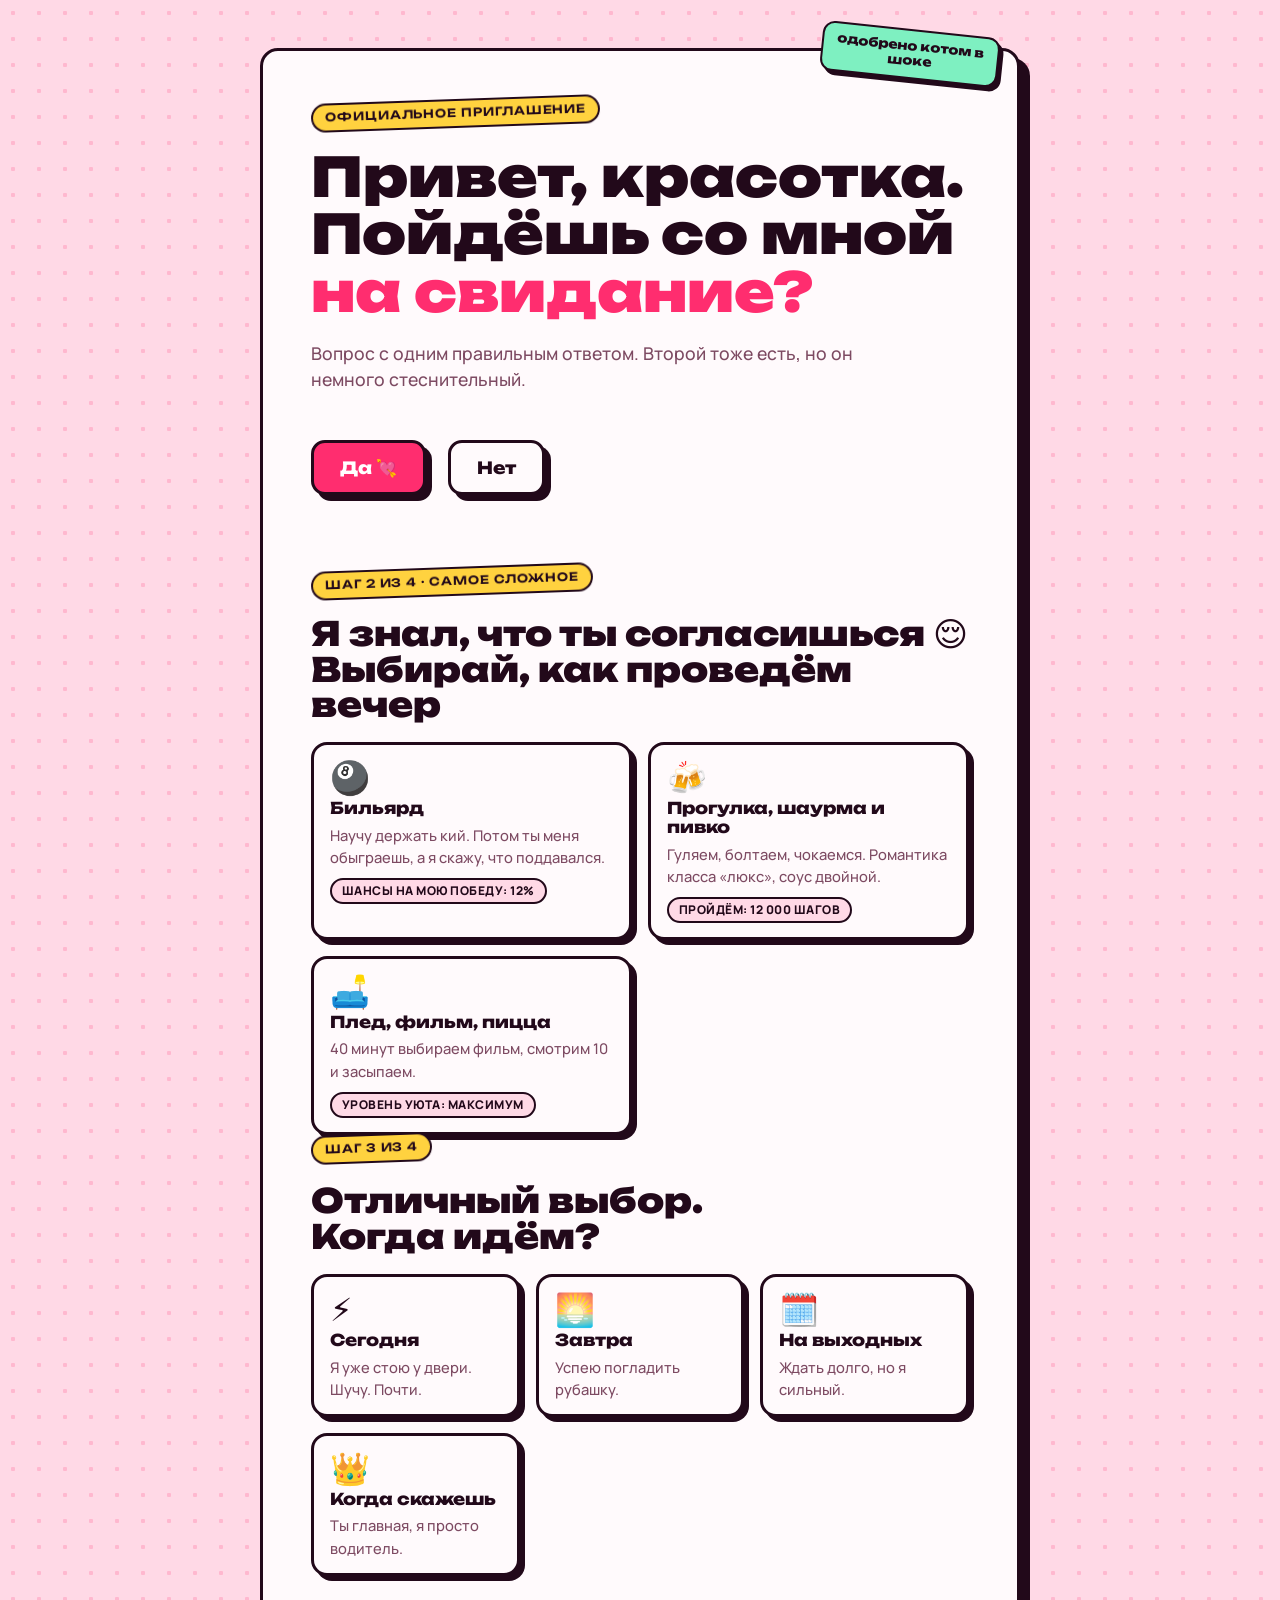
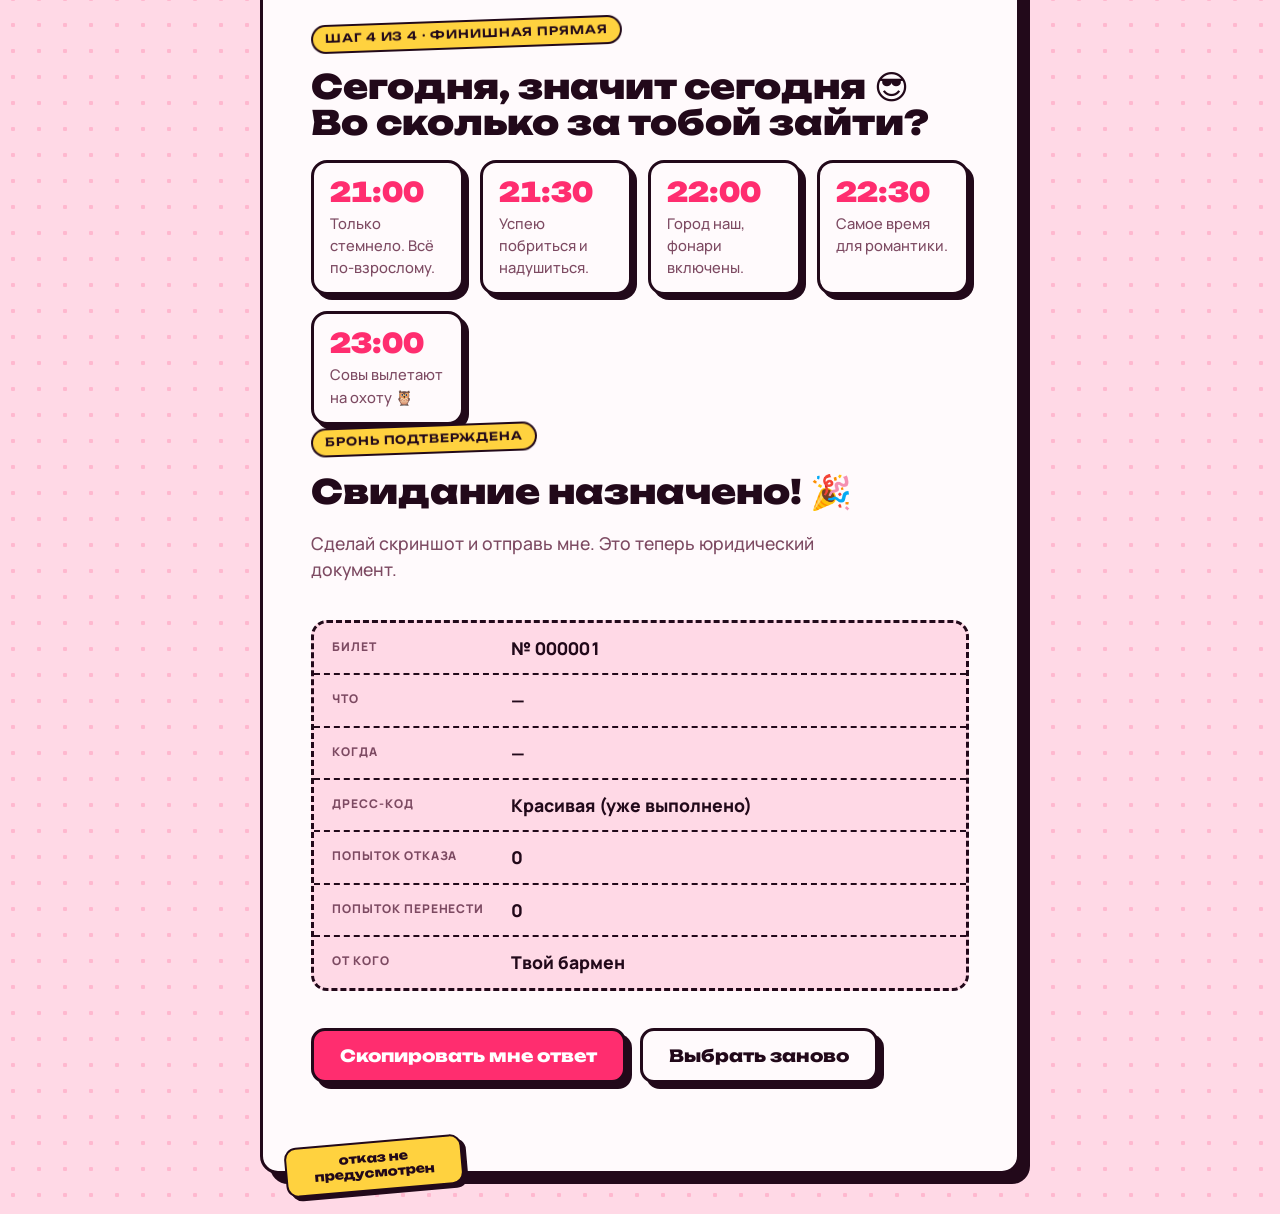
==== index.html @ 12db5516 "feat: date invitation page with runaway No button Co-Authored-By: Claude Opus 5.5 <noreply@anthropic" ====
<!doctype html>
<html lang="ru">
<head>
<meta charset="utf-8">
<meta name="viewport" content="width=device-width, initial-scale=1, viewport-fit=cover">
<title>Пойдёшь на свидание?</title>
<meta name="claude:viewport-fit-sides" content="cover">
<link rel="preconnect" href="https://fonts.googleapis.com">
<link rel="preconnect" href="https://fonts.gstatic.com" crossorigin>
<link rel="stylesheet" href="https://fonts.googleapis.com/css2?family=Unbounded:wght@600;800;900&family=Manrope:wght@500;700;800&display=swap">
<style>
/* Layout: one centered "sticker sheet" card per step, neo-brutalist outlines + offset shadows, meme stickers rotated around it */
:root {
  --bg: #ffd9e6;
  --dots: #ffb8cf;
  --paper: #fffafc;
  --ink: #22091a;
  --line: #22091a;
  --muted: #7d4a62;
  --accent: #ff2d6f;
  --on-accent: #ffffff;
  --sticker: #ffd23f;
  --mint: #7ef0c1;
  --font-display: "Unbounded", "Arial Black", system-ui, sans-serif;
  --font-body: "Manrope", "Segoe UI", system-ui, sans-serif;
  --text-hero: clamp(1.9rem, 1.2rem + 3.6vw, 3.4rem);
  --text-h2: clamp(1.35rem, 1rem + 1.8vw, 2.1rem);
  --text-base: clamp(1rem, 0.95rem + 0.25vw, 1.1rem);
  --radius: 18px;
  --shadow: 6px 6px 0 var(--line);
  --ease-pop: cubic-bezier(0.34, 1.56, 0.64, 1);
}
@media (prefers-color-scheme: dark) {
  :root:not([data-theme="light"]) {
    --bg: #1c0a14; --dots: #3a1528; --paper: #2b1020; --ink: #ffeaf2; --line: #ff9fbe;
    --muted: #d3a3b8; --accent: #ff5c90; --on-accent: #1c0a14; --sticker: #ffd23f; --mint: #5fd9a8;
    color-scheme: dark;
  }
}
:root[data-theme="dark"] {
  --bg: #1c0a14; --dots: #3a1528; --paper: #2b1020; --ink: #ffeaf2; --line: #ff9fbe;
  --muted: #d3a3b8; --accent: #ff5c90; --on-accent: #1c0a14; --sticker: #ffd23f; --mint: #5fd9a8;
  color-scheme: dark;
}

html, body { height: 100%; }
body {
  background-color: var(--bg);
  background-image: radial-gradient(var(--dots) 2px, transparent 2.5px);
  background-size: 26px 26px;
  color: var(--ink);
  font-family: var(--font-body);
  font-size: var(--text-base);
  line-height: 1.5;
  overflow-x: hidden;
}
.stage {
  min-height: 100%;
  display: grid;
  place-items: center;
  padding-block: 40px;
  padding-left: max(16px, env(safe-area-inset-left, 0px));
  padding-right: max(16px, env(safe-area-inset-right, 0px));
  box-sizing: border-box;
}
.sheet {
  position: relative;
  width: 100%;
  max-width: 760px;
  box-sizing: border-box;
  background: var(--paper);
  border: 3px solid var(--line);
  border-radius: var(--radius);
  box-shadow: 10px 10px 0 var(--line);
  padding: clamp(24px, 5vw, 48px);
}
.step { display: grid; gap: 20px; animation: pop-in 0.5s var(--ease-pop) both; }

.eyebrow {
  justify-self: start;
  font-family: var(--font-display);
  font-weight: 600;
  font-size: 0.72rem;
  letter-spacing: 0.08em;
  text-transform: uppercase;
  background: var(--sticker);
  color: #22091a;
  border: 2px solid var(--line);
  border-radius: 999px;
  padding: 4px 12px;
  transform: rotate(-2deg);
}
h1, h2 {
  font-family: var(--font-display);
  font-weight: 900;
  line-height: 1.05;
  margin: 0;
  text-wrap: balance;
}
h1 { font-size: var(--text-hero); }
h2 { font-size: var(--text-h2); }
h1 .hl { color: var(--accent); }
.lead { margin: 0; color: var(--muted); max-width: 52ch; font-weight: 500; }

/* Stickers */
.sticker {
  position: absolute;
  font-family: var(--font-display);
  font-weight: 800;
  font-size: 0.78rem;
  line-height: 1.2;
  border: 2.5px solid var(--line);
  border-radius: 12px;
  padding: 8px 12px;
  box-shadow: 4px 4px 0 var(--line);
  pointer-events: none;
  max-width: 150px;
  text-align: center;
}
.sticker--a { top: -22px; right: 18px; background: var(--mint); color: #22091a; transform: rotate(6deg); }
.sticker--b { bottom: -20px; left: 22px; background: var(--sticker); color: #22091a; transform: rotate(-5deg); }

/* Buttons */
.btn {
  font-family: var(--font-display);
  font-weight: 800;
  font-size: 1.05rem;
  border: 3px solid var(--line);
  border-radius: 14px;
  padding: 14px 26px;
  cursor: pointer;
  box-shadow: var(--shadow);
  transition: transform 0.15s ease, box-shadow 0.15s ease;
  -webkit-tap-highlight-color: transparent;
}
.btn:focus-visible, .option:focus-visible { outline: 3px dashed var(--accent); outline-offset: 4px; }
.btn--yes { background: var(--accent); color: var(--on-accent); }
.btn--yes:hover { transform: translate(-2px, -2px) scale(var(--grow, 1)); box-shadow: 8px 8px 0 var(--line); }
.btn--yes:active { transform: translate(4px, 4px) scale(var(--grow, 1)); box-shadow: 2px 2px 0 var(--line); }
.btn--ghost { background: var(--paper); color: var(--ink); }
.btn--ghost:hover { transform: translate(-2px, -2px); box-shadow: 8px 8px 0 var(--line); }

.ask-row { display: flex; flex-wrap: wrap; align-items: center; gap: 22px; padding-block: 10px; min-height: 90px; }
#yesBtn { transform: scale(var(--grow, 1)); transform-origin: left center; transition: transform 0.35s var(--ease-pop), box-shadow 0.15s ease; }
#noBtn { background: var(--paper); color: var(--ink); white-space: nowrap; z-index: 50; touch-action: none; }
#noBtn.is-running {
  position: fixed;
  left: 0; top: 0;
  transition: transform 0.28s var(--ease-pop);
}
.no-slot { display: inline-block; }
.taunt {
  min-height: 1.6em;
  margin: 0;
  font-family: var(--font-display);
  font-weight: 600;
  font-size: 0.95rem;
  color: var(--accent);
}
.hint { margin: 0; font-size: 0.9rem; color: var(--muted); }

/* Options grid */
.options { display: grid; grid-template-columns: repeat(auto-fit, minmax(210px, 1fr)); gap: 16px; }
.option {
  position: relative;
  display: grid;
  gap: 6px;
  align-content: start;
  text-align: left;
  font: inherit;
  color: var(--ink);
  background: var(--paper);
  border: 3px solid var(--line);
  border-radius: 16px;
  padding: 16px 16px 14px;
  cursor: pointer;
  box-shadow: 5px 5px 0 var(--line);
  transition: transform 0.18s var(--ease-pop), box-shadow 0.18s ease, background-color 0.18s ease;
  min-width: 0;
}
.option:nth-child(odd):hover { transform: translate(-3px, -3px) rotate(-1.2deg); }
.option:nth-child(even):hover { transform: translate(-3px, -3px) rotate(1.2deg); }
.option:hover { box-shadow: 9px 9px 0 var(--line); }
.option:active { transform: translate(3px, 3px); box-shadow: 2px 2px 0 var(--line); }
.option .emoji { font-size: 2rem; line-height: 1; }
.option .name { font-family: var(--font-display); font-weight: 800; font-size: 1.02rem; line-height: 1.15; }
.option .joke { font-size: 0.92rem; color: var(--muted); font-weight: 500; }
.option .meter {
  justify-self: start;
  margin-top: 4px;
  font-size: 0.75rem;
  font-weight: 800;
  letter-spacing: 0.04em;
  text-transform: uppercase;
  background: var(--bg);
  border: 2px solid var(--line);
  border-radius: 999px;
  padding: 2px 10px;
}
.options--compact { grid-template-columns: repeat(auto-fit, minmax(160px, 1fr)); }
.options--time { grid-template-columns: repeat(auto-fit, minmax(130px, 1fr)); }
.option .clock { font-family: var(--font-display); font-weight: 900; font-size: 1.7rem; line-height: 1; font-variant-numeric: tabular-nums; color: var(--accent); }
.option.is-rejected { opacity: 0.55; }
.option.is-rejected .name { text-decoration: line-through 3px var(--accent); }

/* Ticket */
.ticket {
  display: grid;
  gap: 0;
  border: 3px dashed var(--line);
  border-radius: 16px;
  background: var(--bg);
  overflow: hidden;
}
.ticket-row { display: grid; grid-template-columns: 9.5em 1fr; gap: 12px; padding: 12px 18px; border-bottom: 2px dashed var(--line); }
.ticket-row:last-child { border-bottom: 0; }
.ticket-row dt { font-size: 0.75rem; text-transform: uppercase; letter-spacing: 0.08em; font-weight: 800; color: var(--muted); padding-top: 3px; }
.ticket-row dd { margin: 0; font-weight: 800; min-width: 0; }
.ticket-no { font-variant-numeric: tabular-nums; }
.actions { display: flex; flex-wrap: wrap; gap: 14px; }
.copied { margin: 0; font-size: 0.9rem; color: var(--muted); min-height: 1.4em; }

#confetti { position: fixed; inset: 0; pointer-events: none; z-index: 100; }

@keyframes pop-in { from { opacity: 0; transform: translateY(18px) scale(0.97); } to { opacity: 1; transform: none; } }
@keyframes wobble { 0%,100% { transform: rotate(0); } 25% { transform: rotate(-4deg); } 75% { transform: rotate(4deg); } }
.wobble { animation: wobble 0.4s ease; }

@media (max-width: 520px) {
  .ticket-row { grid-template-columns: 1fr; gap: 2px; }
  .sticker { font-size: 0.68rem; max-width: 120px; }
}
@media (prefers-reduced-motion: reduce) {
  *, *::before, *::after { animation-duration: 0.01ms !important; transition-duration: 0.01ms !important; }
}
</style>
</head>
<body>

<main class="stage">
  <div class="sheet">
    <span class="sticker sticker--a" aria-hidden="true">одобрено котом в шоке</span>
    <span class="sticker sticker--b" aria-hidden="true">отказ не предусмотрен</span>

    <!-- Шаг 1: приглашение -->
    <section class="step" id="stepAsk" aria-labelledby="askTitle">
      <span class="eyebrow">Официальное приглашение</span>
      <h1 id="askTitle"><span id="greeting">Привет, красотка.</span><br>Пойдёшь со мной <span class="hl">на свидание?</span></h1>
      <p class="lead">Вопрос с одним правильным ответом. Второй тоже есть, но он немного стеснительный.</p>
      <div class="ask-row">
        <button class="btn btn--yes" id="yesBtn" type="button">Да 💘</button>
        <span class="no-slot" id="noSlot">
          <button class="btn" id="noBtn" type="button">Нет</button>
        </span>
      </div>
      <p class="taunt" id="taunt" aria-live="polite"></p>
      <p class="hint" id="hint" hidden>Подсказка: правильная кнопка розовая и становится всё больше 👈</p>
    </section>

    <!-- Шаг 2: вариант свидания -->
    <section class="step" id="stepPlan" aria-labelledby="planTitle" hidden>
      <span class="eyebrow">Шаг 2 из 4 · самое сложное</span>
      <h2 id="planTitle">Я знал, что ты согласишься 😌<br>Выбирай, как проведём вечер</h2>
      <div class="options" id="planOptions">
        <button class="option" type="button" data-value="Бильярд" data-emoji="🎱">
          <span class="emoji" aria-hidden="true">🎱</span>
          <span class="name">Бильярд</span>
          <span class="joke">Научу держать кий. Потом ты меня обыграешь, а я скажу, что поддавался.</span>
          <span class="meter">Шансы на мою победу: 12%</span>
        </button>
        <button class="option" type="button" data-value="Прогулка, шаурма и пивко" data-emoji="🍻">
          <span class="emoji" aria-hidden="true">🍻</span>
          <span class="name">Прогулка, шаурма и пивко</span>
          <span class="joke">Гуляем, болтаем, чокаемся. Романтика класса «люкс», соус двойной.</span>
          <span class="meter">Пройдём: 12 000 шагов</span>
        </button>
        <button class="option" type="button" data-value="Дома: плед, фильм и пицца" data-emoji="🛋️">
          <span class="emoji" aria-hidden="true">🛋️</span>
          <span class="name">Плед, фильм, пицца</span>
          <span class="joke">40 минут выбираем фильм, смотрим 10 и засыпаем.</span>
          <span class="meter">Уровень уюта: максимум</span>
        </button>
      </div>
    </section>

    <!-- Шаг 3: когда -->
    <section class="step" id="stepWhen" aria-labelledby="whenTitle" hidden>
      <span class="eyebrow">Шаг 3 из 4</span>
      <h2 id="whenTitle"><span id="planEcho">Отличный выбор.</span><br>Когда идём?</h2>
      <div class="options options--compact" id="whenOptions">
        <button class="option" type="button" data-value="Сегодня">
          <span class="emoji" aria-hidden="true">⚡</span>
          <span class="name">Сегодня</span>
          <span class="joke">Я уже стою у двери. Шучу. Почти.</span>
        </button>
        <button class="option" type="button" data-value="Завтра">
          <span class="emoji" aria-hidden="true">🌅</span>
          <span class="name">Завтра</span>
          <span class="joke">Успею погладить рубашку.</span>
        </button>
        <button class="option" type="button" data-value="На выходных">
          <span class="emoji" aria-hidden="true">🗓️</span>
          <span class="name">На выходных</span>
          <span class="joke">Ждать долго, но я сильный.</span>
        </button>
        <button class="option" type="button" data-value="Когда скажешь">
          <span class="emoji" aria-hidden="true">👑</span>
          <span class="name">Когда скажешь</span>
          <span class="joke">Ты главная, я просто водитель.</span>
        </button>
      </div>
      <p class="taunt" id="whenTaunt" aria-live="polite"></p>
    </section>

    <!-- Шаг 4: во сколько -->
    <section class="step" id="stepTime" aria-labelledby="timeTitle" hidden>
      <span class="eyebrow">Шаг 4 из 4 · финишная прямая</span>
      <h2 id="timeTitle">Сегодня, значит сегодня 😎<br>Во сколько за тобой зайти?</h2>
      <div class="options options--time" id="timeOptions">
        <button class="option" type="button" data-value="21:00">
          <span class="clock">21:00</span>
          <span class="joke">Только стемнело. Всё по-взрослому.</span>
        </button>
        <button class="option" type="button" data-value="21:30">
          <span class="clock">21:30</span>
          <span class="joke">Успею побриться и надушиться.</span>
        </button>
        <button class="option" type="button" data-value="22:00">
          <span class="clock">22:00</span>
          <span class="joke">Город наш, фонари включены.</span>
        </button>
        <button class="option" type="button" data-value="22:30">
          <span class="clock">22:30</span>
          <span class="joke">Самое время для романтики.</span>
        </button>
        <button class="option" type="button" data-value="23:00">
          <span class="clock">23:00</span>
          <span class="joke">Совы вылетают на охоту 🦉</span>
        </button>
      </div>
    </section>

    <!-- Финал -->
    <section class="step" id="stepDone" aria-labelledby="doneTitle" hidden>
      <span class="eyebrow">Бронь подтверждена</span>
      <h2 id="doneTitle">Свидание назначено! 🎉</h2>
      <p class="lead">Сделай скриншот и отправь мне. Это теперь юридический документ.</p>
      <dl class="ticket">
        <div class="ticket-row"><dt>Билет</dt><dd class="ticket-no" id="tNo">№ 000001</dd></div>
        <div class="ticket-row"><dt>Что</dt><dd id="tWhat">—</dd></div>
        <div class="ticket-row"><dt>Когда</dt><dd id="tWhen">—</dd></div>
        <div class="ticket-row"><dt>Дресс-код</dt><dd>Красивая (уже выполнено)</dd></div>
        <div class="ticket-row"><dt>Попыток отказа</dt><dd id="tTries">0</dd></div>
        <div class="ticket-row"><dt>Попыток перенести</dt><dd id="tDodges">0</dd></div>
        <div class="ticket-row"><dt>От кого</dt><dd id="tFrom">Твой бармен</dd></div>
      </dl>
      <div class="actions">
        <button class="btn btn--yes" id="copyBtn" type="button">Скопировать мне ответ</button>
        <button class="btn btn--ghost" id="againBtn" type="button">Выбрать заново</button>
      </div>
      <p class="copied" id="copied" aria-live="polite"></p>
    </section>
  </div>
</main>
<canvas id="confetti" aria-hidden="true"></canvas>

<script>
(() => {
  // ===== Настройки: поменяй под себя =====
  const CONFIG = Object.freeze({
    herName: "",            // например "Аня" → «Привет, Аня.»
    signature: "Твой бармен" // подпись в билете
  });

  const NO_TAUNTS = Object.freeze([
    ["Не-а", "Кнопка «Нет» временно недоступна 🙅"],
    ["Точно?", "Ошибка 404: отказ не найден"],
    ["Подумай", "Мама сказала, так нельзя"],
    ["Не поймаешь", "Эта кнопка только для премиум-подписчиков"],
    ["Ой", "Кот в шоке. Я тоже."],
    ["Я обижусь 🥺", "Ты правда пытаешься нажать «нет»?"],
    ["Уже бегу", "Кнопка ушла за хлебом и не вернулась"],
    ["Нет-нет", "Сопротивление бесполезно"],
    ["Ну пожалуйста", "У тебя ещё есть шанс нажать «Да»"],
    ["🤡", "Окей, кнопка победила. Жми «Да»"]
  ]);
  const MAX_GROW = 1.9;
  const GROW_STEP = 0.1;
  const HINT_AFTER = 4;
  const FLEE_MARGIN = 16;
  const MIN_JUMP = 140;

  const $ = (id) => document.getElementById(id);
  const steps = ["stepAsk", "stepPlan", "stepWhen", "stepTime", "stepDone"].map($);
  const noBtn = $("noBtn");
  const yesBtn = $("yesBtn");

  let state = Object.freeze({ tries: 0, dodges: 0, plan: null, planEmoji: "", when: null });
  const setState = (patch) => { state = Object.freeze({ ...state, ...patch }); };

  if (CONFIG.herName.trim()) $("greeting").textContent = `Привет, ${CONFIG.herName.trim()}.`;
  $("tFrom").textContent = CONFIG.signature;

  const showStep = (id) => {
    steps.forEach((s) => { s.hidden = s.id !== id; });
    window.scrollTo({ top: 0, behavior: "smooth" });
  };

  // ===== Убегающая кнопка «Нет» =====
  const pos = { x: 0, y: 0 };

  const startRunning = () => {
    if (noBtn.classList.contains("is-running")) return;
    const r = noBtn.getBoundingClientRect();
    $("noSlot").style.width = `${r.width}px`;
    $("noSlot").style.height = `${r.height}px`;
    pos.x = r.left; pos.y = r.top;
    noBtn.style.transform = `translate(${pos.x}px, ${pos.y}px)`;
    noBtn.classList.add("is-running");
    noBtn.getBoundingClientRect(); // фиксируем стартовую позицию до анимации
  };

  const randomTarget = (w, h) => {
    const maxX = Math.max(FLEE_MARGIN, window.innerWidth - w - FLEE_MARGIN);
    const maxY = Math.max(FLEE_MARGIN, window.innerHeight - h - FLEE_MARGIN);
    for (let i = 0; i < 12; i++) {
      const x = FLEE_MARGIN + Math.random() * (maxX - FLEE_MARGIN);
      const y = FLEE_MARGIN + Math.random() * (maxY - FLEE_MARGIN);
      if (Math.hypot(x - pos.x, y - pos.y) >= MIN_JUMP) return { x, y };
    }
    return { x: maxX - pos.x < pos.x ? FLEE_MARGIN : maxX, y: maxY - pos.y < pos.y ? FLEE_MARGIN : maxY };
  };

  const growYes = (tries) => {
    const grow = Math.min(MAX_GROW, 1 + tries * GROW_STEP);
    yesBtn.style.setProperty("--grow", grow.toFixed(2));
  };

  const flee = (e) => {
    if (e) { e.preventDefault(); e.stopPropagation(); }
    startRunning();
    const r = noBtn.getBoundingClientRect();
    const target = randomTarget(r.width, r.height);
    pos.x = target.x; pos.y = target.y;
    noBtn.style.transform = `translate(${pos.x}px, ${pos.y}px)`;

    const tries = state.tries + 1;
    setState({ tries });
    const [label, taunt] = NO_TAUNTS[Math.min(tries - 1, NO_TAUNTS.length - 1)];
    noBtn.textContent = label;
    $("taunt").textContent = taunt;
    $("hint").hidden = tries < HINT_AFTER;
    growYes(tries);
  };

  noBtn.addEventListener("pointerenter", (e) => { if (e.pointerType === "mouse") flee(e); });
  noBtn.addEventListener("pointerdown", flee);
  noBtn.addEventListener("touchstart", flee, { passive: false });
  noBtn.addEventListener("click", flee);
  noBtn.addEventListener("keydown", (e) => { if (e.key === "Enter" || e.key === " ") flee(e); });

  window.addEventListener("resize", () => {
    if (!noBtn.classList.contains("is-running")) return;
    const r = noBtn.getBoundingClientRect();
    pos.x = Math.min(pos.x, Math.max(FLEE_MARGIN, window.innerWidth - r.width - FLEE_MARGIN));
    pos.y = Math.min(pos.y, Math.max(FLEE_MARGIN, window.innerHeight - r.height - FLEE_MARGIN));
    noBtn.style.transform = `translate(${pos.x}px, ${pos.y}px)`;
  });

  const hideNo = () => { noBtn.hidden = true; };

  yesBtn.addEventListener("click", () => {
    hideNo();
    burst(50);
    showStep("stepPlan");
  });

  // ===== Выбор вариантов =====
  const PLAN_ECHO = Object.freeze({
    "Бильярд": "Бильярд! Иду мелить кий и тренировать лицо проигравшего.",
    "Прогулка, шаурма и пивко": "Прогулка с пивком! Охлаждаю бокалы. Ну, банки.",
    "Дома: плед, фильм и пицца": "Плед уже греется. Пицца в пути. Почти."
  });

  const TODAY = "Сегодня";
  const DODGE_TAUNTS = Object.freeze([
    "Ты не прикалывайся, мы же сегодня договорились 😤",
    "Ещё раз: СЕГОДНЯ. Мы договорились 🤝",
    "Не-не-не, перенос не принимается",
    "Кнопка «Сегодня» вон там, первая 👆"
  ]);

  const restartWobble = (el) => {
    el.classList.remove("wobble");
    void el.offsetWidth; // перезапуск анимации
    el.classList.add("wobble");
  };

  const rejectDay = (opt) => {
    const dodges = state.dodges + 1;
    setState({ dodges });
    opt.classList.add("is-rejected");
    restartWobble(opt);
    $("whenTaunt").textContent = DODGE_TAUNTS[Math.min(dodges - 1, DODGE_TAUNTS.length - 1)];
  };

  const resetDays = () => {
    document.querySelectorAll("#whenOptions .option").forEach((o) => o.classList.remove("is-rejected", "wobble"));
    $("whenTaunt").textContent = "";
  };

  $("planOptions").addEventListener("click", (e) => {
    const opt = e.target.closest(".option");
    if (!opt) return;
    setState({ plan: opt.dataset.value, planEmoji: opt.dataset.emoji || "" });
    $("planEcho").textContent = PLAN_ECHO[state.plan] || "Отличный выбор.";
    showStep("stepWhen");
  });

  $("whenOptions").addEventListener("click", (e) => {
    const opt = e.target.closest(".option");
    if (!opt) return;
    if (opt.dataset.value !== TODAY) { rejectDay(opt); return; }
    showStep("stepTime");
  });

  $("timeOptions").addEventListener("click", (e) => {
    const opt = e.target.closest(".option");
    if (!opt) return;
    setState({ when: `${TODAY} в ${opt.dataset.value}` });
    fillTicket();
    showStep("stepDone");
    burst(130);
  });

  const fillTicket = () => {
    const no = String(Math.floor(100000 + Math.random() * 899999));
    $("tNo").textContent = `№ ${no}`;
    $("tWhat").textContent = `${state.planEmoji} ${state.plan}`.trim();
    $("tWhen").textContent = state.when;
    $("tTries").textContent = state.tries === 0
      ? "0 — сразу согласилась, умница"
      : `${state.tries} (все безуспешные)`;
    $("tDodges").textContent = state.dodges === 0
      ? "0 — сегодня, без вариантов"
      : `${state.dodges} (не прокатило)`;
  };

  const answerText = () =>
    `Я согласна на свидание! 💘\nЧто: ${state.plan}\nКогда: ${state.when}\nПопыток нажать «Нет»: ${state.tries}\nПопыток перенести: ${state.dodges}`;

  $("copyBtn").addEventListener("click", () => {
    const done = (msg) => { $("copied").textContent = msg; };
    if (!navigator.clipboard) { done(answerText()); return; }
    navigator.clipboard.writeText(answerText())
      .then(() => done("Скопировано! Вставь мне в чат 😘"))
      .catch(() => done(answerText()));
  });

  $("againBtn").addEventListener("click", () => {
    setState({ plan: null, planEmoji: "", when: null });
    resetDays();
    $("copied").textContent = "";
    showStep("stepPlan");
  });

  // ===== Конфетти из сердечек =====
  const canvas = $("confetti");
  const ctx = canvas.getContext("2d");
  const reduceMotion = window.matchMedia("(prefers-reduced-motion: reduce)").matches;
  const GLYPHS = ["💖", "💘", "✨", "🌸", "💕", "🎉"];
  const SPRITE_PX = 64;
  const MAX_DPR = 2;
  const FRAME_MS = 1000 / 60;
  const GRAVITY = 0.32;
  const FADE = 0.007;
  let sprites = null;
  let particles = [];
  let rafId = 0;
  let lastTs = 0;
  let dpr = 1;

  // Эмодзи рисуются в текстуры один раз — fillText с эмодзи каждый кадр и тормозил
  const buildSprites = () => GLYPHS.map((glyph) => {
    const c = document.createElement("canvas");
    c.width = c.height = SPRITE_PX;
    const g = c.getContext("2d");
    g.font = `${SPRITE_PX * 0.8}px "Apple Color Emoji", "Segoe UI Emoji", "Noto Color Emoji", sans-serif`;
    g.textAlign = "center";
    g.textBaseline = "middle";
    g.fillText(glyph, SPRITE_PX / 2, SPRITE_PX / 2 + SPRITE_PX * 0.05);
    return c;
  });

  const resize = () => {
    dpr = Math.min(MAX_DPR, window.devicePixelRatio || 1);
    canvas.width = Math.round(window.innerWidth * dpr);
    canvas.height = Math.round(window.innerHeight * dpr);
  };
  resize();
  window.addEventListener("resize", resize);

  const makeParticle = () => ({
    x: window.innerWidth / 2 + (Math.random() - 0.5) * 120,
    y: window.innerHeight * 0.55,
    vx: (Math.random() - 0.5) * 14,
    vy: -8 - Math.random() * 10,
    size: 18 + Math.random() * 18,
    rot: Math.random() * Math.PI,
    vr: (Math.random() - 0.5) * 0.2,
    sprite: sprites[Math.floor(Math.random() * sprites.length)],
    life: 1
  });

  // Горячий цикл: частицы обновляются на месте, чтобы не плодить мусор для GC каждый кадр
  const advance = (p, k) => {
    p.vy += GRAVITY * k;
    p.vx *= Math.pow(0.99, k);
    p.x += p.vx * k;
    p.y += p.vy * k;
    p.rot += p.vr * k;
    p.life -= FADE * k;
    return p.life > 0 && p.y < window.innerHeight + 60;
  };

  const draw = (p) => {
    const cos = Math.cos(p.rot) * dpr;
    const sin = Math.sin(p.rot) * dpr;
    ctx.setTransform(cos, sin, -sin, cos, p.x * dpr, p.y * dpr);
    ctx.globalAlpha = Math.min(1, p.life * 1.5);
    ctx.drawImage(p.sprite, -p.size / 2, -p.size / 2, p.size, p.size);
  };

  const step = (ts) => {
    const k = lastTs ? Math.min(3, (ts - lastTs) / FRAME_MS) : 1;
    lastTs = ts;
    ctx.setTransform(1, 0, 0, 1, 0, 0);
    ctx.globalAlpha = 1;
    ctx.clearRect(0, 0, canvas.width, canvas.height);
    particles = particles.filter((p) => advance(p, k));
    particles.forEach(draw);
    rafId = particles.length ? requestAnimationFrame(step) : 0;
    if (!rafId) lastTs = 0;
  };

  function burst(count) {
    if (reduceMotion) return;
    if (!sprites) sprites = buildSprites();
    particles = particles.concat(Array.from({ length: count }, makeParticle));
    if (!rafId) rafId = requestAnimationFrame(step);
  }
})();
</script>
</body>
</html>
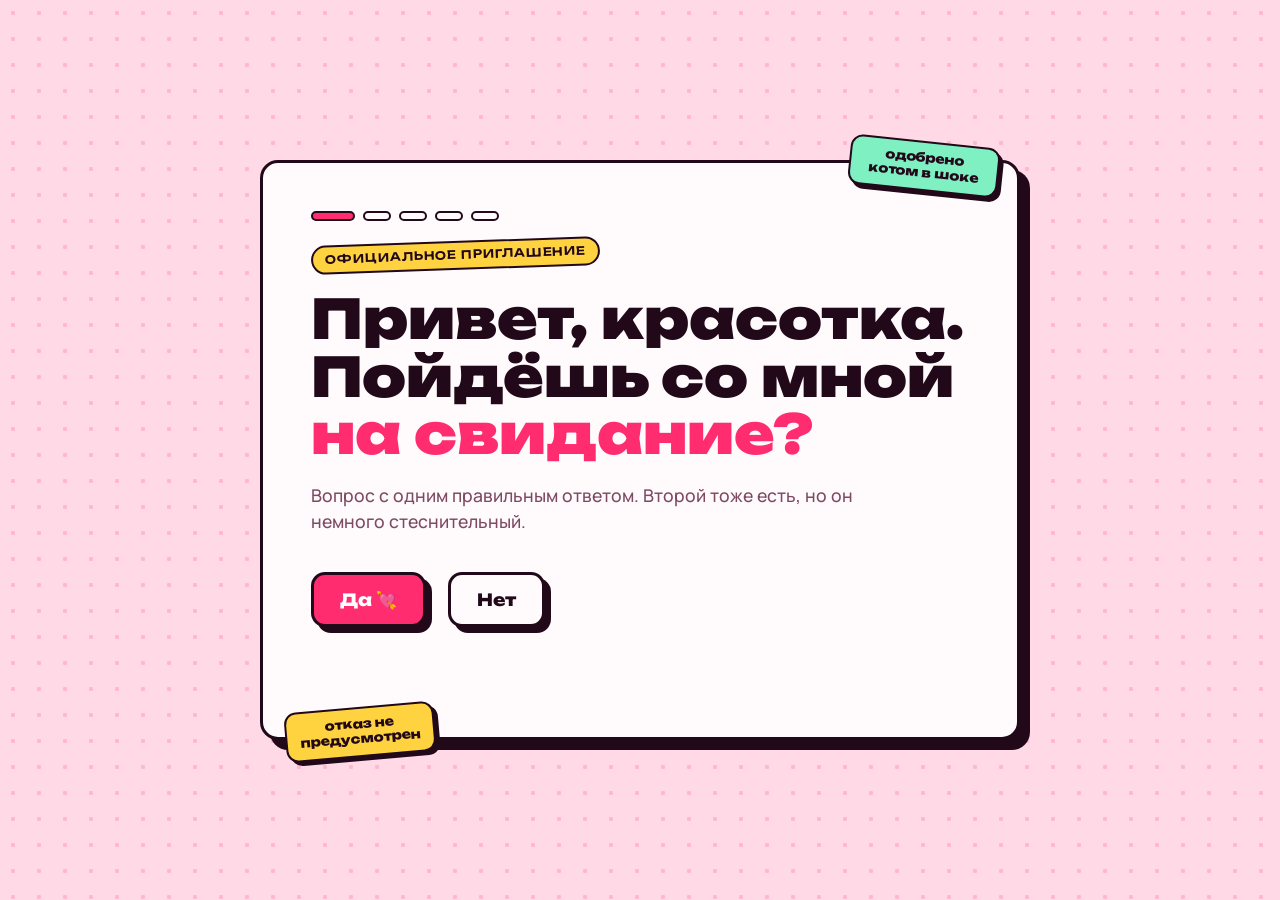
==== commit 23f45b58: "feat: split invitation into separate pages with transitions Each step is its own page (index, plan, " ====
--- a/index.html
+++ b/index.html
@@ -4,246 +4,22 @@
 <meta charset="utf-8">
 <meta name="viewport" content="width=device-width, initial-scale=1, viewport-fit=cover">
 <title>Пойдёшь на свидание?</title>
-<meta name="claude:viewport-fit-sides" content="cover">
 <link rel="preconnect" href="https://fonts.googleapis.com">
 <link rel="preconnect" href="https://fonts.gstatic.com" crossorigin>
 <link rel="stylesheet" href="https://fonts.googleapis.com/css2?family=Unbounded:wght@600;800;900&family=Manrope:wght@500;700;800&display=swap">
-<style>
-/* Layout: one centered "sticker sheet" card per step, neo-brutalist outlines + offset shadows, meme stickers rotated around it */
-:root {
-  --bg: #ffd9e6;
-  --dots: #ffb8cf;
-  --paper: #fffafc;
-  --ink: #22091a;
-  --line: #22091a;
-  --muted: #7d4a62;
-  --accent: #ff2d6f;
-  --on-accent: #ffffff;
-  --sticker: #ffd23f;
-  --mint: #7ef0c1;
-  --font-display: "Unbounded", "Arial Black", system-ui, sans-serif;
-  --font-body: "Manrope", "Segoe UI", system-ui, sans-serif;
-  --text-hero: clamp(1.9rem, 1.2rem + 3.6vw, 3.4rem);
-  --text-h2: clamp(1.35rem, 1rem + 1.8vw, 2.1rem);
-  --text-base: clamp(1rem, 0.95rem + 0.25vw, 1.1rem);
-  --radius: 18px;
-  --shadow: 6px 6px 0 var(--line);
-  --ease-pop: cubic-bezier(0.34, 1.56, 0.64, 1);
-}
-@media (prefers-color-scheme: dark) {
-  :root:not([data-theme="light"]) {
-    --bg: #1c0a14; --dots: #3a1528; --paper: #2b1020; --ink: #ffeaf2; --line: #ff9fbe;
-    --muted: #d3a3b8; --accent: #ff5c90; --on-accent: #1c0a14; --sticker: #ffd23f; --mint: #5fd9a8;
-    color-scheme: dark;
-  }
-}
-:root[data-theme="dark"] {
-  --bg: #1c0a14; --dots: #3a1528; --paper: #2b1020; --ink: #ffeaf2; --line: #ff9fbe;
-  --muted: #d3a3b8; --accent: #ff5c90; --on-accent: #1c0a14; --sticker: #ffd23f; --mint: #5fd9a8;
-  color-scheme: dark;
-}
-
-html, body { height: 100%; }
-body {
-  background-color: var(--bg);
-  background-image: radial-gradient(var(--dots) 2px, transparent 2.5px);
-  background-size: 26px 26px;
-  color: var(--ink);
-  font-family: var(--font-body);
-  font-size: var(--text-base);
-  line-height: 1.5;
-  overflow-x: hidden;
-}
-.stage {
-  min-height: 100%;
-  display: grid;
-  place-items: center;
-  padding-block: 40px;
-  padding-left: max(16px, env(safe-area-inset-left, 0px));
-  padding-right: max(16px, env(safe-area-inset-right, 0px));
-  box-sizing: border-box;
-}
-.sheet {
-  position: relative;
-  width: 100%;
-  max-width: 760px;
-  box-sizing: border-box;
-  background: var(--paper);
-  border: 3px solid var(--line);
-  border-radius: var(--radius);
-  box-shadow: 10px 10px 0 var(--line);
-  padding: clamp(24px, 5vw, 48px);
-}
-.step { display: grid; gap: 20px; animation: pop-in 0.5s var(--ease-pop) both; }
-
-.eyebrow {
-  justify-self: start;
-  font-family: var(--font-display);
-  font-weight: 600;
-  font-size: 0.72rem;
-  letter-spacing: 0.08em;
-  text-transform: uppercase;
-  background: var(--sticker);
-  color: #22091a;
-  border: 2px solid var(--line);
-  border-radius: 999px;
-  padding: 4px 12px;
-  transform: rotate(-2deg);
-}
-h1, h2 {
-  font-family: var(--font-display);
-  font-weight: 900;
-  line-height: 1.05;
-  margin: 0;
-  text-wrap: balance;
-}
-h1 { font-size: var(--text-hero); }
-h2 { font-size: var(--text-h2); }
-h1 .hl { color: var(--accent); }
-.lead { margin: 0; color: var(--muted); max-width: 52ch; font-weight: 500; }
-
-/* Stickers */
-.sticker {
-  position: absolute;
-  font-family: var(--font-display);
-  font-weight: 800;
-  font-size: 0.78rem;
-  line-height: 1.2;
-  border: 2.5px solid var(--line);
-  border-radius: 12px;
-  padding: 8px 12px;
-  box-shadow: 4px 4px 0 var(--line);
-  pointer-events: none;
-  max-width: 150px;
-  text-align: center;
-}
-.sticker--a { top: -22px; right: 18px; background: var(--mint); color: #22091a; transform: rotate(6deg); }
-.sticker--b { bottom: -20px; left: 22px; background: var(--sticker); color: #22091a; transform: rotate(-5deg); }
-
-/* Buttons */
-.btn {
-  font-family: var(--font-display);
-  font-weight: 800;
-  font-size: 1.05rem;
-  border: 3px solid var(--line);
-  border-radius: 14px;
-  padding: 14px 26px;
-  cursor: pointer;
-  box-shadow: var(--shadow);
-  transition: transform 0.15s ease, box-shadow 0.15s ease;
-  -webkit-tap-highlight-color: transparent;
-}
-.btn:focus-visible, .option:focus-visible { outline: 3px dashed var(--accent); outline-offset: 4px; }
-.btn--yes { background: var(--accent); color: var(--on-accent); }
-.btn--yes:hover { transform: translate(-2px, -2px) scale(var(--grow, 1)); box-shadow: 8px 8px 0 var(--line); }
-.btn--yes:active { transform: translate(4px, 4px) scale(var(--grow, 1)); box-shadow: 2px 2px 0 var(--line); }
-.btn--ghost { background: var(--paper); color: var(--ink); }
-.btn--ghost:hover { transform: translate(-2px, -2px); box-shadow: 8px 8px 0 var(--line); }
-
-.ask-row { display: flex; flex-wrap: wrap; align-items: center; gap: 22px; padding-block: 10px; min-height: 90px; }
-#yesBtn { transform: scale(var(--grow, 1)); transform-origin: left center; transition: transform 0.35s var(--ease-pop), box-shadow 0.15s ease; }
-#noBtn { background: var(--paper); color: var(--ink); white-space: nowrap; z-index: 50; touch-action: none; }
-#noBtn.is-running {
-  position: fixed;
-  left: 0; top: 0;
-  transition: transform 0.28s var(--ease-pop);
-}
-.no-slot { display: inline-block; }
-.taunt {
-  min-height: 1.6em;
-  margin: 0;
-  font-family: var(--font-display);
-  font-weight: 600;
-  font-size: 0.95rem;
-  color: var(--accent);
-}
-.hint { margin: 0; font-size: 0.9rem; color: var(--muted); }
-
-/* Options grid */
-.options { display: grid; grid-template-columns: repeat(auto-fit, minmax(210px, 1fr)); gap: 16px; }
-.option {
-  position: relative;
-  display: grid;
-  gap: 6px;
-  align-content: start;
-  text-align: left;
-  font: inherit;
-  color: var(--ink);
-  background: var(--paper);
-  border: 3px solid var(--line);
-  border-radius: 16px;
-  padding: 16px 16px 14px;
-  cursor: pointer;
-  box-shadow: 5px 5px 0 var(--line);
-  transition: transform 0.18s var(--ease-pop), box-shadow 0.18s ease, background-color 0.18s ease;
-  min-width: 0;
-}
-.option:nth-child(odd):hover { transform: translate(-3px, -3px) rotate(-1.2deg); }
-.option:nth-child(even):hover { transform: translate(-3px, -3px) rotate(1.2deg); }
-.option:hover { box-shadow: 9px 9px 0 var(--line); }
-.option:active { transform: translate(3px, 3px); box-shadow: 2px 2px 0 var(--line); }
-.option .emoji { font-size: 2rem; line-height: 1; }
-.option .name { font-family: var(--font-display); font-weight: 800; font-size: 1.02rem; line-height: 1.15; }
-.option .joke { font-size: 0.92rem; color: var(--muted); font-weight: 500; }
-.option .meter {
-  justify-self: start;
-  margin-top: 4px;
-  font-size: 0.75rem;
-  font-weight: 800;
-  letter-spacing: 0.04em;
-  text-transform: uppercase;
-  background: var(--bg);
-  border: 2px solid var(--line);
-  border-radius: 999px;
-  padding: 2px 10px;
-}
-.options--compact { grid-template-columns: repeat(auto-fit, minmax(160px, 1fr)); }
-.options--time { grid-template-columns: repeat(auto-fit, minmax(130px, 1fr)); }
-.option .clock { font-family: var(--font-display); font-weight: 900; font-size: 1.7rem; line-height: 1; font-variant-numeric: tabular-nums; color: var(--accent); }
-.option.is-rejected { opacity: 0.55; }
-.option.is-rejected .name { text-decoration: line-through 3px var(--accent); }
-
-/* Ticket */
-.ticket {
-  display: grid;
-  gap: 0;
-  border: 3px dashed var(--line);
-  border-radius: 16px;
-  background: var(--bg);
-  overflow: hidden;
-}
-.ticket-row { display: grid; grid-template-columns: 9.5em 1fr; gap: 12px; padding: 12px 18px; border-bottom: 2px dashed var(--line); }
-.ticket-row:last-child { border-bottom: 0; }
-.ticket-row dt { font-size: 0.75rem; text-transform: uppercase; letter-spacing: 0.08em; font-weight: 800; color: var(--muted); padding-top: 3px; }
-.ticket-row dd { margin: 0; font-weight: 800; min-width: 0; }
-.ticket-no { font-variant-numeric: tabular-nums; }
-.actions { display: flex; flex-wrap: wrap; gap: 14px; }
-.copied { margin: 0; font-size: 0.9rem; color: var(--muted); min-height: 1.4em; }
-
-#confetti { position: fixed; inset: 0; pointer-events: none; z-index: 100; }
-
-@keyframes pop-in { from { opacity: 0; transform: translateY(18px) scale(0.97); } to { opacity: 1; transform: none; } }
-@keyframes wobble { 0%,100% { transform: rotate(0); } 25% { transform: rotate(-4deg); } 75% { transform: rotate(4deg); } }
-.wobble { animation: wobble 0.4s ease; }
-
-@media (max-width: 520px) {
-  .ticket-row { grid-template-columns: 1fr; gap: 2px; }
-  .sticker { font-size: 0.68rem; max-width: 120px; }
-}
-@media (prefers-reduced-motion: reduce) {
-  *, *::before, *::after { animation-duration: 0.01ms !important; transition-duration: 0.01ms !important; }
-}
-</style>
+<link rel="stylesheet" href="assets/style.css">
+<link rel="prefetch" href="plan.html">
+<script src="assets/app.js" defer></script>
 </head>
-<body>
-
+<body data-page="ask">
 <main class="stage">
   <div class="sheet">
     <span class="sticker sticker--a" aria-hidden="true">одобрено котом в шоке</span>
     <span class="sticker sticker--b" aria-hidden="true">отказ не предусмотрен</span>
-
-    <!-- Шаг 1: приглашение -->
-    <section class="step" id="stepAsk" aria-labelledby="askTitle">
+    <section class="step" aria-labelledby="askTitle">
+      <ol class="progress" aria-label="Шаг 1 из 5">
+        <li class="is-current" aria-current="step"></li><li></li><li></li><li></li><li></li>
+      </ol>
       <span class="eyebrow">Официальное приглашение</span>
       <h1 id="askTitle"><span id="greeting">Привет, красотка.</span><br>Пойдёшь со мной <span class="hl">на свидание?</span></h1>
       <p class="lead">Вопрос с одним правильным ответом. Второй тоже есть, но он немного стеснительный.</p>
@@ -256,400 +32,7 @@
       <p class="taunt" id="taunt" aria-live="polite"></p>
       <p class="hint" id="hint" hidden>Подсказка: правильная кнопка розовая и становится всё больше 👈</p>
     </section>
-
-    <!-- Шаг 2: вариант свидания -->
-    <section class="step" id="stepPlan" aria-labelledby="planTitle" hidden>
-      <span class="eyebrow">Шаг 2 из 4 · самое сложное</span>
-      <h2 id="planTitle">Я знал, что ты согласишься 😌<br>Выбирай, как проведём вечер</h2>
-      <div class="options" id="planOptions">
-        <button class="option" type="button" data-value="Бильярд" data-emoji="🎱">
-          <span class="emoji" aria-hidden="true">🎱</span>
-          <span class="name">Бильярд</span>
-          <span class="joke">Научу держать кий. Потом ты меня обыграешь, а я скажу, что поддавался.</span>
-          <span class="meter">Шансы на мою победу: 12%</span>
-        </button>
-        <button class="option" type="button" data-value="Прогулка, шаурма и пивко" data-emoji="🍻">
-          <span class="emoji" aria-hidden="true">🍻</span>
-          <span class="name">Прогулка, шаурма и пивко</span>
-          <span class="joke">Гуляем, болтаем, чокаемся. Романтика класса «люкс», соус двойной.</span>
-          <span class="meter">Пройдём: 12 000 шагов</span>
-        </button>
-        <button class="option" type="button" data-value="Дома: плед, фильм и пицца" data-emoji="🛋️">
-          <span class="emoji" aria-hidden="true">🛋️</span>
-          <span class="name">Плед, фильм, пицца</span>
-          <span class="joke">40 минут выбираем фильм, смотрим 10 и засыпаем.</span>
-          <span class="meter">Уровень уюта: максимум</span>
-        </button>
-      </div>
-    </section>
-
-    <!-- Шаг 3: когда -->
-    <section class="step" id="stepWhen" aria-labelledby="whenTitle" hidden>
-      <span class="eyebrow">Шаг 3 из 4</span>
-      <h2 id="whenTitle"><span id="planEcho">Отличный выбор.</span><br>Когда идём?</h2>
-      <div class="options options--compact" id="whenOptions">
-        <button class="option" type="button" data-value="Сегодня">
-          <span class="emoji" aria-hidden="true">⚡</span>
-          <span class="name">Сегодня</span>
-          <span class="joke">Я уже стою у двери. Шучу. Почти.</span>
-        </button>
-        <button class="option" type="button" data-value="Завтра">
-          <span class="emoji" aria-hidden="true">🌅</span>
-          <span class="name">Завтра</span>
-          <span class="joke">Успею погладить рубашку.</span>
-        </button>
-        <button class="option" type="button" data-value="На выходных">
-          <span class="emoji" aria-hidden="true">🗓️</span>
-          <span class="name">На выходных</span>
-          <span class="joke">Ждать долго, но я сильный.</span>
-        </button>
-        <button class="option" type="button" data-value="Когда скажешь">
-          <span class="emoji" aria-hidden="true">👑</span>
-          <span class="name">Когда скажешь</span>
-          <span class="joke">Ты главная, я просто водитель.</span>
-        </button>
-      </div>
-      <p class="taunt" id="whenTaunt" aria-live="polite"></p>
-    </section>
-
-    <!-- Шаг 4: во сколько -->
-    <section class="step" id="stepTime" aria-labelledby="timeTitle" hidden>
-      <span class="eyebrow">Шаг 4 из 4 · финишная прямая</span>
-      <h2 id="timeTitle">Сегодня, значит сегодня 😎<br>Во сколько за тобой зайти?</h2>
-      <div class="options options--time" id="timeOptions">
-        <button class="option" type="button" data-value="21:00">
-          <span class="clock">21:00</span>
-          <span class="joke">Только стемнело. Всё по-взрослому.</span>
-        </button>
-        <button class="option" type="button" data-value="21:30">
-          <span class="clock">21:30</span>
-          <span class="joke">Успею побриться и надушиться.</span>
-        </button>
-        <button class="option" type="button" data-value="22:00">
-          <span class="clock">22:00</span>
-          <span class="joke">Город наш, фонари включены.</span>
-        </button>
-        <button class="option" type="button" data-value="22:30">
-          <span class="clock">22:30</span>
-          <span class="joke">Самое время для романтики.</span>
-        </button>
-        <button class="option" type="button" data-value="23:00">
-          <span class="clock">23:00</span>
-          <span class="joke">Совы вылетают на охоту 🦉</span>
-        </button>
-      </div>
-    </section>
-
-    <!-- Финал -->
-    <section class="step" id="stepDone" aria-labelledby="doneTitle" hidden>
-      <span class="eyebrow">Бронь подтверждена</span>
-      <h2 id="doneTitle">Свидание назначено! 🎉</h2>
-      <p class="lead">Сделай скриншот и отправь мне. Это теперь юридический документ.</p>
-      <dl class="ticket">
-        <div class="ticket-row"><dt>Билет</dt><dd class="ticket-no" id="tNo">№ 000001</dd></div>
-        <div class="ticket-row"><dt>Что</dt><dd id="tWhat">—</dd></div>
-        <div class="ticket-row"><dt>Когда</dt><dd id="tWhen">—</dd></div>
-        <div class="ticket-row"><dt>Дресс-код</dt><dd>Красивая (уже выполнено)</dd></div>
-        <div class="ticket-row"><dt>Попыток отказа</dt><dd id="tTries">0</dd></div>
-        <div class="ticket-row"><dt>Попыток перенести</dt><dd id="tDodges">0</dd></div>
-        <div class="ticket-row"><dt>От кого</dt><dd id="tFrom">Твой бармен</dd></div>
-      </dl>
-      <div class="actions">
-        <button class="btn btn--yes" id="copyBtn" type="button">Скопировать мне ответ</button>
-        <button class="btn btn--ghost" id="againBtn" type="button">Выбрать заново</button>
-      </div>
-      <p class="copied" id="copied" aria-live="polite"></p>
-    </section>
   </div>
 </main>
-<canvas id="confetti" aria-hidden="true"></canvas>
-
-<script>
-(() => {
-  // ===== Настройки: поменяй под себя =====
-  const CONFIG = Object.freeze({
-    herName: "",            // например "Аня" → «Привет, Аня.»
-    signature: "Твой бармен" // подпись в билете
-  });
-
-  const NO_TAUNTS = Object.freeze([
-    ["Не-а", "Кнопка «Нет» временно недоступна 🙅"],
-    ["Точно?", "Ошибка 404: отказ не найден"],
-    ["Подумай", "Мама сказала, так нельзя"],
-    ["Не поймаешь", "Эта кнопка только для премиум-подписчиков"],
-    ["Ой", "Кот в шоке. Я тоже."],
-    ["Я обижусь 🥺", "Ты правда пытаешься нажать «нет»?"],
-    ["Уже бегу", "Кнопка ушла за хлебом и не вернулась"],
-    ["Нет-нет", "Сопротивление бесполезно"],
-    ["Ну пожалуйста", "У тебя ещё есть шанс нажать «Да»"],
-    ["🤡", "Окей, кнопка победила. Жми «Да»"]
-  ]);
-  const MAX_GROW = 1.9;
-  const GROW_STEP = 0.1;
-  const HINT_AFTER = 4;
-  const FLEE_MARGIN = 16;
-  const MIN_JUMP = 140;
-
-  const $ = (id) => document.getElementById(id);
-  const steps = ["stepAsk", "stepPlan", "stepWhen", "stepTime", "stepDone"].map($);
-  const noBtn = $("noBtn");
-  const yesBtn = $("yesBtn");
-
-  let state = Object.freeze({ tries: 0, dodges: 0, plan: null, planEmoji: "", when: null });
-  const setState = (patch) => { state = Object.freeze({ ...state, ...patch }); };
-
-  if (CONFIG.herName.trim()) $("greeting").textContent = `Привет, ${CONFIG.herName.trim()}.`;
-  $("tFrom").textContent = CONFIG.signature;
-
-  const showStep = (id) => {
-    steps.forEach((s) => { s.hidden = s.id !== id; });
-    window.scrollTo({ top: 0, behavior: "smooth" });
-  };
-
-  // ===== Убегающая кнопка «Нет» =====
-  const pos = { x: 0, y: 0 };
-
-  const startRunning = () => {
-    if (noBtn.classList.contains("is-running")) return;
-    const r = noBtn.getBoundingClientRect();
-    $("noSlot").style.width = `${r.width}px`;
-    $("noSlot").style.height = `${r.height}px`;
-    pos.x = r.left; pos.y = r.top;
-    noBtn.style.transform = `translate(${pos.x}px, ${pos.y}px)`;
-    noBtn.classList.add("is-running");
-    noBtn.getBoundingClientRect(); // фиксируем стартовую позицию до анимации
-  };
-
-  const randomTarget = (w, h) => {
-    const maxX = Math.max(FLEE_MARGIN, window.innerWidth - w - FLEE_MARGIN);
-    const maxY = Math.max(FLEE_MARGIN, window.innerHeight - h - FLEE_MARGIN);
-    for (let i = 0; i < 12; i++) {
-      const x = FLEE_MARGIN + Math.random() * (maxX - FLEE_MARGIN);
-      const y = FLEE_MARGIN + Math.random() * (maxY - FLEE_MARGIN);
-      if (Math.hypot(x - pos.x, y - pos.y) >= MIN_JUMP) return { x, y };
-    }
-    return { x: maxX - pos.x < pos.x ? FLEE_MARGIN : maxX, y: maxY - pos.y < pos.y ? FLEE_MARGIN : maxY };
-  };
-
-  const growYes = (tries) => {
-    const grow = Math.min(MAX_GROW, 1 + tries * GROW_STEP);
-    yesBtn.style.setProperty("--grow", grow.toFixed(2));
-  };
-
-  const flee = (e) => {
-    if (e) { e.preventDefault(); e.stopPropagation(); }
-    startRunning();
-    const r = noBtn.getBoundingClientRect();
-    const target = randomTarget(r.width, r.height);
-    pos.x = target.x; pos.y = target.y;
-    noBtn.style.transform = `translate(${pos.x}px, ${pos.y}px)`;
-
-    const tries = state.tries + 1;
-    setState({ tries });
-    const [label, taunt] = NO_TAUNTS[Math.min(tries - 1, NO_TAUNTS.length - 1)];
-    noBtn.textContent = label;
-    $("taunt").textContent = taunt;
-    $("hint").hidden = tries < HINT_AFTER;
-    growYes(tries);
-  };
-
-  noBtn.addEventListener("pointerenter", (e) => { if (e.pointerType === "mouse") flee(e); });
-  noBtn.addEventListener("pointerdown", flee);
-  noBtn.addEventListener("touchstart", flee, { passive: false });
-  noBtn.addEventListener("click", flee);
-  noBtn.addEventListener("keydown", (e) => { if (e.key === "Enter" || e.key === " ") flee(e); });
-
-  window.addEventListener("resize", () => {
-    if (!noBtn.classList.contains("is-running")) return;
-    const r = noBtn.getBoundingClientRect();
-    pos.x = Math.min(pos.x, Math.max(FLEE_MARGIN, window.innerWidth - r.width - FLEE_MARGIN));
-    pos.y = Math.min(pos.y, Math.max(FLEE_MARGIN, window.innerHeight - r.height - FLEE_MARGIN));
-    noBtn.style.transform = `translate(${pos.x}px, ${pos.y}px)`;
-  });
-
-  const hideNo = () => { noBtn.hidden = true; };
-
-  yesBtn.addEventListener("click", () => {
-    hideNo();
-    burst(50);
-    showStep("stepPlan");
-  });
-
-  // ===== Выбор вариантов =====
-  const PLAN_ECHO = Object.freeze({
-    "Бильярд": "Бильярд! Иду мелить кий и тренировать лицо проигравшего.",
-    "Прогулка, шаурма и пивко": "Прогулка с пивком! Охлаждаю бокалы. Ну, банки.",
-    "Дома: плед, фильм и пицца": "Плед уже греется. Пицца в пути. Почти."
-  });
-
-  const TODAY = "Сегодня";
-  const DODGE_TAUNTS = Object.freeze([
-    "Ты не прикалывайся, мы же сегодня договорились 😤",
-    "Ещё раз: СЕГОДНЯ. Мы договорились 🤝",
-    "Не-не-не, перенос не принимается",
-    "Кнопка «Сегодня» вон там, первая 👆"
-  ]);
-
-  const restartWobble = (el) => {
-    el.classList.remove("wobble");
-    void el.offsetWidth; // перезапуск анимации
-    el.classList.add("wobble");
-  };
-
-  const rejectDay = (opt) => {
-    const dodges = state.dodges + 1;
-    setState({ dodges });
-    opt.classList.add("is-rejected");
-    restartWobble(opt);
-    $("whenTaunt").textContent = DODGE_TAUNTS[Math.min(dodges - 1, DODGE_TAUNTS.length - 1)];
-  };
-
-  const resetDays = () => {
-    document.querySelectorAll("#whenOptions .option").forEach((o) => o.classList.remove("is-rejected", "wobble"));
-    $("whenTaunt").textContent = "";
-  };
-
-  $("planOptions").addEventListener("click", (e) => {
-    const opt = e.target.closest(".option");
-    if (!opt) return;
-    setState({ plan: opt.dataset.value, planEmoji: opt.dataset.emoji || "" });
-    $("planEcho").textContent = PLAN_ECHO[state.plan] || "Отличный выбор.";
-    showStep("stepWhen");
-  });
-
-  $("whenOptions").addEventListener("click", (e) => {
-    const opt = e.target.closest(".option");
-    if (!opt) return;
-    if (opt.dataset.value !== TODAY) { rejectDay(opt); return; }
-    showStep("stepTime");
-  });
-
-  $("timeOptions").addEventListener("click", (e) => {
-    const opt = e.target.closest(".option");
-    if (!opt) return;
-    setState({ when: `${TODAY} в ${opt.dataset.value}` });
-    fillTicket();
-    showStep("stepDone");
-    burst(130);
-  });
-
-  const fillTicket = () => {
-    const no = String(Math.floor(100000 + Math.random() * 899999));
-    $("tNo").textContent = `№ ${no}`;
-    $("tWhat").textContent = `${state.planEmoji} ${state.plan}`.trim();
-    $("tWhen").textContent = state.when;
-    $("tTries").textContent = state.tries === 0
-      ? "0 — сразу согласилась, умница"
-      : `${state.tries} (все безуспешные)`;
-    $("tDodges").textContent = state.dodges === 0
-      ? "0 — сегодня, без вариантов"
-      : `${state.dodges} (не прокатило)`;
-  };
-
-  const answerText = () =>
-    `Я согласна на свидание! 💘\nЧто: ${state.plan}\nКогда: ${state.when}\nПопыток нажать «Нет»: ${state.tries}\nПопыток перенести: ${state.dodges}`;
-
-  $("copyBtn").addEventListener("click", () => {
-    const done = (msg) => { $("copied").textContent = msg; };
-    if (!navigator.clipboard) { done(answerText()); return; }
-    navigator.clipboard.writeText(answerText())
-      .then(() => done("Скопировано! Вставь мне в чат 😘"))
-      .catch(() => done(answerText()));
-  });
-
-  $("againBtn").addEventListener("click", () => {
-    setState({ plan: null, planEmoji: "", when: null });
-    resetDays();
-    $("copied").textContent = "";
-    showStep("stepPlan");
-  });
-
-  // ===== Конфетти из сердечек =====
-  const canvas = $("confetti");
-  const ctx = canvas.getContext("2d");
-  const reduceMotion = window.matchMedia("(prefers-reduced-motion: reduce)").matches;
-  const GLYPHS = ["💖", "💘", "✨", "🌸", "💕", "🎉"];
-  const SPRITE_PX = 64;
-  const MAX_DPR = 2;
-  const FRAME_MS = 1000 / 60;
-  const GRAVITY = 0.32;
-  const FADE = 0.007;
-  let sprites = null;
-  let particles = [];
-  let rafId = 0;
-  let lastTs = 0;
-  let dpr = 1;
-
-  // Эмодзи рисуются в текстуры один раз — fillText с эмодзи каждый кадр и тормозил
-  const buildSprites = () => GLYPHS.map((glyph) => {
-    const c = document.createElement("canvas");
-    c.width = c.height = SPRITE_PX;
-    const g = c.getContext("2d");
-    g.font = `${SPRITE_PX * 0.8}px "Apple Color Emoji", "Segoe UI Emoji", "Noto Color Emoji", sans-serif`;
-    g.textAlign = "center";
-    g.textBaseline = "middle";
-    g.fillText(glyph, SPRITE_PX / 2, SPRITE_PX / 2 + SPRITE_PX * 0.05);
-    return c;
-  });
-
-  const resize = () => {
-    dpr = Math.min(MAX_DPR, window.devicePixelRatio || 1);
-    canvas.width = Math.round(window.innerWidth * dpr);
-    canvas.height = Math.round(window.innerHeight * dpr);
-  };
-  resize();
-  window.addEventListener("resize", resize);
-
-  const makeParticle = () => ({
-    x: window.innerWidth / 2 + (Math.random() - 0.5) * 120,
-    y: window.innerHeight * 0.55,
-    vx: (Math.random() - 0.5) * 14,
-    vy: -8 - Math.random() * 10,
-    size: 18 + Math.random() * 18,
-    rot: Math.random() * Math.PI,
-    vr: (Math.random() - 0.5) * 0.2,
-    sprite: sprites[Math.floor(Math.random() * sprites.length)],
-    life: 1
-  });
-
-  // Горячий цикл: частицы обновляются на месте, чтобы не плодить мусор для GC каждый кадр
-  const advance = (p, k) => {
-    p.vy += GRAVITY * k;
-    p.vx *= Math.pow(0.99, k);
-    p.x += p.vx * k;
-    p.y += p.vy * k;
-    p.rot += p.vr * k;
-    p.life -= FADE * k;
-    return p.life > 0 && p.y < window.innerHeight + 60;
-  };
-
-  const draw = (p) => {
-    const cos = Math.cos(p.rot) * dpr;
-    const sin = Math.sin(p.rot) * dpr;
-    ctx.setTransform(cos, sin, -sin, cos, p.x * dpr, p.y * dpr);
-    ctx.globalAlpha = Math.min(1, p.life * 1.5);
-    ctx.drawImage(p.sprite, -p.size / 2, -p.size / 2, p.size, p.size);
-  };
-
-  const step = (ts) => {
-    const k = lastTs ? Math.min(3, (ts - lastTs) / FRAME_MS) : 1;
-    lastTs = ts;
-    ctx.setTransform(1, 0, 0, 1, 0, 0);
-    ctx.globalAlpha = 1;
-    ctx.clearRect(0, 0, canvas.width, canvas.height);
-    particles = particles.filter((p) => advance(p, k));
-    particles.forEach(draw);
-    rafId = particles.length ? requestAnimationFrame(step) : 0;
-    if (!rafId) lastTs = 0;
-  };
-
-  function burst(count) {
-    if (reduceMotion) return;
-    if (!sprites) sprites = buildSprites();
-    particles = particles.concat(Array.from({ length: count }, makeParticle));
-    if (!rafId) rafId = requestAnimationFrame(step);
-  }
-})();
-</script>
 </body>
 </html>
--- a/assets/style.css
+++ b/assets/style.css
@@ -0,0 +1,250 @@
+/* Layout: one "sticker sheet" card per page, neo-brutalist outlines + offset shadows; each page has its own background tint */
+:root {
+  --bg-ask: #ffd9e6;  --dots-ask: #ffb8cf;
+  --bg-plan: #ffe9a6; --dots-plan: #f5cd55;
+  --bg-when: #c8f3df; --dots-when: #8fdfbb;
+  --bg-time: #e2d8ff; --dots-time: #c1afff;
+  --bg: var(--bg-ask);
+  --dots: var(--dots-ask);
+  --paper: #fffafc;
+  --ink: #22091a;
+  --line: #22091a;
+  --muted: #7d4a62;
+  --accent: #ff2d6f;
+  --on-accent: #ffffff;
+  --sticker: #ffd23f;
+  --mint: #7ef0c1;
+  --font-display: "Unbounded", "Arial Black", system-ui, sans-serif;
+  --font-body: "Manrope", "Segoe UI", system-ui, sans-serif;
+  --text-hero: clamp(1.9rem, 1.2rem + 3.6vw, 3.4rem);
+  --text-h2: clamp(1.35rem, 1rem + 1.8vw, 2.1rem);
+  --text-base: clamp(1rem, 0.95rem + 0.25vw, 1.1rem);
+  --radius: 18px;
+  --shadow: 6px 6px 0 var(--line);
+  --ease-pop: cubic-bezier(0.34, 1.56, 0.64, 1);
+  --page-in: 0.5s;
+  --page-out: 0.32s;
+  color-scheme: light;
+}
+@media (prefers-color-scheme: dark) {
+  :root {
+    --bg-ask: #1c0a14;  --dots-ask: #3a1528;
+    --bg-plan: #1d1608; --dots-plan: #3d2e0b;
+    --bg-when: #08190f; --dots-when: #14402a;
+    --bg-time: #120c22; --dots-time: #2c1f52;
+    --paper: #2b1020; --ink: #ffeaf2; --line: #ff9fbe;
+    --muted: #d3a3b8; --accent: #ff5c90; --on-accent: #1c0a14; --sticker: #ffd23f; --mint: #5fd9a8;
+    color-scheme: dark;
+  }
+}
+
+body[data-page="plan"] { --bg: var(--bg-plan); --dots: var(--dots-plan); }
+body[data-page="when"] { --bg: var(--bg-when); --dots: var(--dots-when); }
+body[data-page="time"] { --bg: var(--bg-time); --dots: var(--dots-time); }
+
+@media (prefers-reduced-motion: no-preference) {
+  @view-transition { navigation: auto; }
+}
+
+*, *::before, *::after { box-sizing: border-box; }
+[hidden] { display: none !important; }
+html, body { height: 100%; }
+body {
+  margin: 0;
+  background-color: var(--bg);
+  background-image: radial-gradient(var(--dots) 2px, transparent 2.5px);
+  background-size: 26px 26px;
+  color: var(--ink);
+  font-family: var(--font-body);
+  font-size: var(--text-base);
+  line-height: 1.5;
+  overflow-x: hidden;
+}
+.stage {
+  min-height: 100%;
+  display: grid;
+  place-items: center;
+  padding-block: max(40px, env(safe-area-inset-top, 0px)) max(40px, env(safe-area-inset-bottom, 0px));
+  padding-left: max(16px, env(safe-area-inset-left, 0px));
+  padding-right: max(16px, env(safe-area-inset-right, 0px));
+}
+.sheet {
+  position: relative;
+  width: 100%;
+  max-width: 760px;
+  background: var(--paper);
+  border: 3px solid var(--line);
+  border-radius: var(--radius);
+  box-shadow: 10px 10px 0 var(--line);
+  padding: clamp(24px, 5vw, 48px);
+  animation: page-in var(--page-in) var(--ease-pop) backwards;
+}
+body.is-leaving .sheet { animation: page-out var(--page-out) ease-in forwards; }
+.step { display: grid; gap: 20px; }
+
+/* Progress */
+.progress { display: flex; gap: 8px; list-style: none; margin: 0; padding: 0; }
+.progress li {
+  width: 28px; height: 10px;
+  border: 2px solid var(--line);
+  border-radius: 999px;
+  background: var(--paper);
+}
+.progress li.is-done { background: var(--line); }
+.progress li.is-current { background: var(--accent); width: 44px; }
+
+.eyebrow {
+  justify-self: start;
+  font-family: var(--font-display);
+  font-weight: 600;
+  font-size: 0.72rem;
+  letter-spacing: 0.08em;
+  text-transform: uppercase;
+  background: var(--sticker);
+  color: #22091a;
+  border: 2px solid var(--line);
+  border-radius: 999px;
+  padding: 4px 12px;
+  transform: rotate(-2deg);
+}
+h1, h2 {
+  font-family: var(--font-display);
+  font-weight: 900;
+  line-height: 1.05;
+  margin: 0;
+  text-wrap: balance;
+}
+h1 { font-size: var(--text-hero); }
+h2 { font-size: var(--text-h2); }
+h1 .hl { color: var(--accent); }
+.lead { margin: 0; color: var(--muted); max-width: 52ch; font-weight: 500; }
+
+/* Stickers */
+.sticker {
+  position: absolute;
+  font-family: var(--font-display);
+  font-weight: 800;
+  font-size: 0.78rem;
+  line-height: 1.2;
+  border: 2.5px solid var(--line);
+  border-radius: 12px;
+  padding: 8px 12px;
+  box-shadow: 4px 4px 0 var(--line);
+  pointer-events: none;
+  max-width: 150px;
+  text-align: center;
+  color: #22091a;
+}
+.sticker--a { top: -22px; right: 18px; background: var(--mint); transform: rotate(6deg); }
+.sticker--b { bottom: -20px; left: 22px; background: var(--sticker); transform: rotate(-5deg); }
+
+/* Buttons */
+.btn {
+  font-family: var(--font-display);
+  font-weight: 800;
+  font-size: 1.05rem;
+  border: 3px solid var(--line);
+  border-radius: 14px;
+  padding: 14px 26px;
+  cursor: pointer;
+  box-shadow: var(--shadow);
+  transition: transform 0.15s ease, box-shadow 0.15s ease;
+  -webkit-tap-highlight-color: transparent;
+}
+.btn:focus-visible, .option:focus-visible { outline: 3px dashed var(--accent); outline-offset: 4px; }
+.btn--yes { background: var(--accent); color: var(--on-accent); }
+.btn--yes:hover { transform: translate(-2px, -2px) scale(var(--grow, 1)); box-shadow: 8px 8px 0 var(--line); }
+.btn--yes:active { transform: translate(4px, 4px) scale(var(--grow, 1)); box-shadow: 2px 2px 0 var(--line); }
+.btn--ghost { background: var(--paper); color: var(--ink); }
+.btn--ghost:hover { transform: translate(-2px, -2px); box-shadow: 8px 8px 0 var(--line); }
+
+.ask-row { display: flex; flex-wrap: wrap; align-items: center; gap: 22px; padding-block: 10px; min-height: 90px; }
+#yesBtn { transform: scale(var(--grow, 1)); transform-origin: left center; transition: transform 0.35s var(--ease-pop), box-shadow 0.15s ease; }
+#noBtn { background: var(--paper); color: var(--ink); white-space: nowrap; z-index: 50; touch-action: none; }
+#noBtn.is-running { position: fixed; left: 0; top: 0; transition: transform 0.28s var(--ease-pop); }
+.no-slot { display: inline-block; }
+.taunt {
+  min-height: 1.6em;
+  margin: 0;
+  font-family: var(--font-display);
+  font-weight: 600;
+  font-size: 0.95rem;
+  color: var(--accent);
+}
+.hint { margin: 0; font-size: 0.9rem; color: var(--muted); }
+
+/* Options */
+.options { display: grid; grid-template-columns: repeat(auto-fit, minmax(200px, 1fr)); gap: 16px; }
+.options--compact { grid-template-columns: repeat(auto-fit, minmax(160px, 1fr)); }
+.options--time { grid-template-columns: repeat(auto-fit, minmax(130px, 1fr)); }
+.option {
+  position: relative;
+  display: grid;
+  gap: 6px;
+  align-content: start;
+  text-align: left;
+  font: inherit;
+  color: var(--ink);
+  background: var(--paper);
+  border: 3px solid var(--line);
+  border-radius: 16px;
+  padding: 16px 16px 14px;
+  cursor: pointer;
+  box-shadow: 5px 5px 0 var(--line);
+  transition: transform 0.18s var(--ease-pop), box-shadow 0.18s ease, opacity 0.18s ease;
+  min-width: 0;
+}
+.option:nth-child(odd):hover { transform: translate(-3px, -3px) rotate(-1.2deg); }
+.option:nth-child(even):hover { transform: translate(-3px, -3px) rotate(1.2deg); }
+.option:hover { box-shadow: 9px 9px 0 var(--line); }
+.option:active { transform: translate(3px, 3px); box-shadow: 2px 2px 0 var(--line); }
+.option .emoji { font-size: 2rem; line-height: 1; }
+.option .name { font-family: var(--font-display); font-weight: 800; font-size: 1.02rem; line-height: 1.15; }
+.option .joke { font-size: 0.92rem; color: var(--muted); font-weight: 500; }
+.option .clock { font-family: var(--font-display); font-weight: 900; font-size: 1.7rem; line-height: 1; font-variant-numeric: tabular-nums; color: var(--accent); }
+.option .meter {
+  justify-self: start;
+  margin-top: 4px;
+  font-size: 0.75rem;
+  font-weight: 800;
+  letter-spacing: 0.04em;
+  text-transform: uppercase;
+  background: var(--bg);
+  border: 2px solid var(--line);
+  border-radius: 999px;
+  padding: 2px 10px;
+}
+.option.is-rejected { opacity: 0.55; }
+.option.is-rejected .name { text-decoration: line-through 3px var(--accent); }
+
+/* Ticket */
+.ticket {
+  display: grid;
+  margin: 0;
+  border: 3px dashed var(--line);
+  border-radius: 16px;
+  background: var(--bg);
+  overflow: hidden;
+}
+.ticket-row { display: grid; grid-template-columns: 9.5em 1fr; gap: 12px; padding: 12px 18px; border-bottom: 2px dashed var(--line); }
+.ticket-row:last-child { border-bottom: 0; }
+.ticket-row dt { font-size: 0.75rem; text-transform: uppercase; letter-spacing: 0.08em; font-weight: 800; color: var(--muted); padding-top: 3px; }
+.ticket-row dd { margin: 0; font-weight: 800; min-width: 0; }
+.ticket-no { font-variant-numeric: tabular-nums; }
+.actions { display: flex; flex-wrap: wrap; gap: 14px; }
+.copied { margin: 0; font-size: 0.9rem; color: var(--muted); min-height: 1.4em; white-space: pre-line; }
+
+.confetti { position: fixed; inset: 0; width: 100%; height: 100%; pointer-events: none; z-index: 100; }
+
+@keyframes page-in { from { opacity: 0; transform: translateX(60px) rotate(2deg); } to { opacity: 1; transform: none; } }
+@keyframes page-out { to { opacity: 0; transform: translateX(-60px) rotate(-2deg); } }
+@keyframes wobble { 0%, 100% { transform: rotate(0); } 25% { transform: rotate(-4deg); } 75% { transform: rotate(4deg); } }
+.wobble { animation: wobble 0.4s ease; }
+
+@media (max-width: 520px) {
+  .ticket-row { grid-template-columns: 1fr; gap: 2px; }
+  .sticker { font-size: 0.68rem; max-width: 120px; }
+}
+@media (prefers-reduced-motion: reduce) {
+  *, *::before, *::after { animation-duration: 0.01ms !important; transition-duration: 0.01ms !important; }
+}
